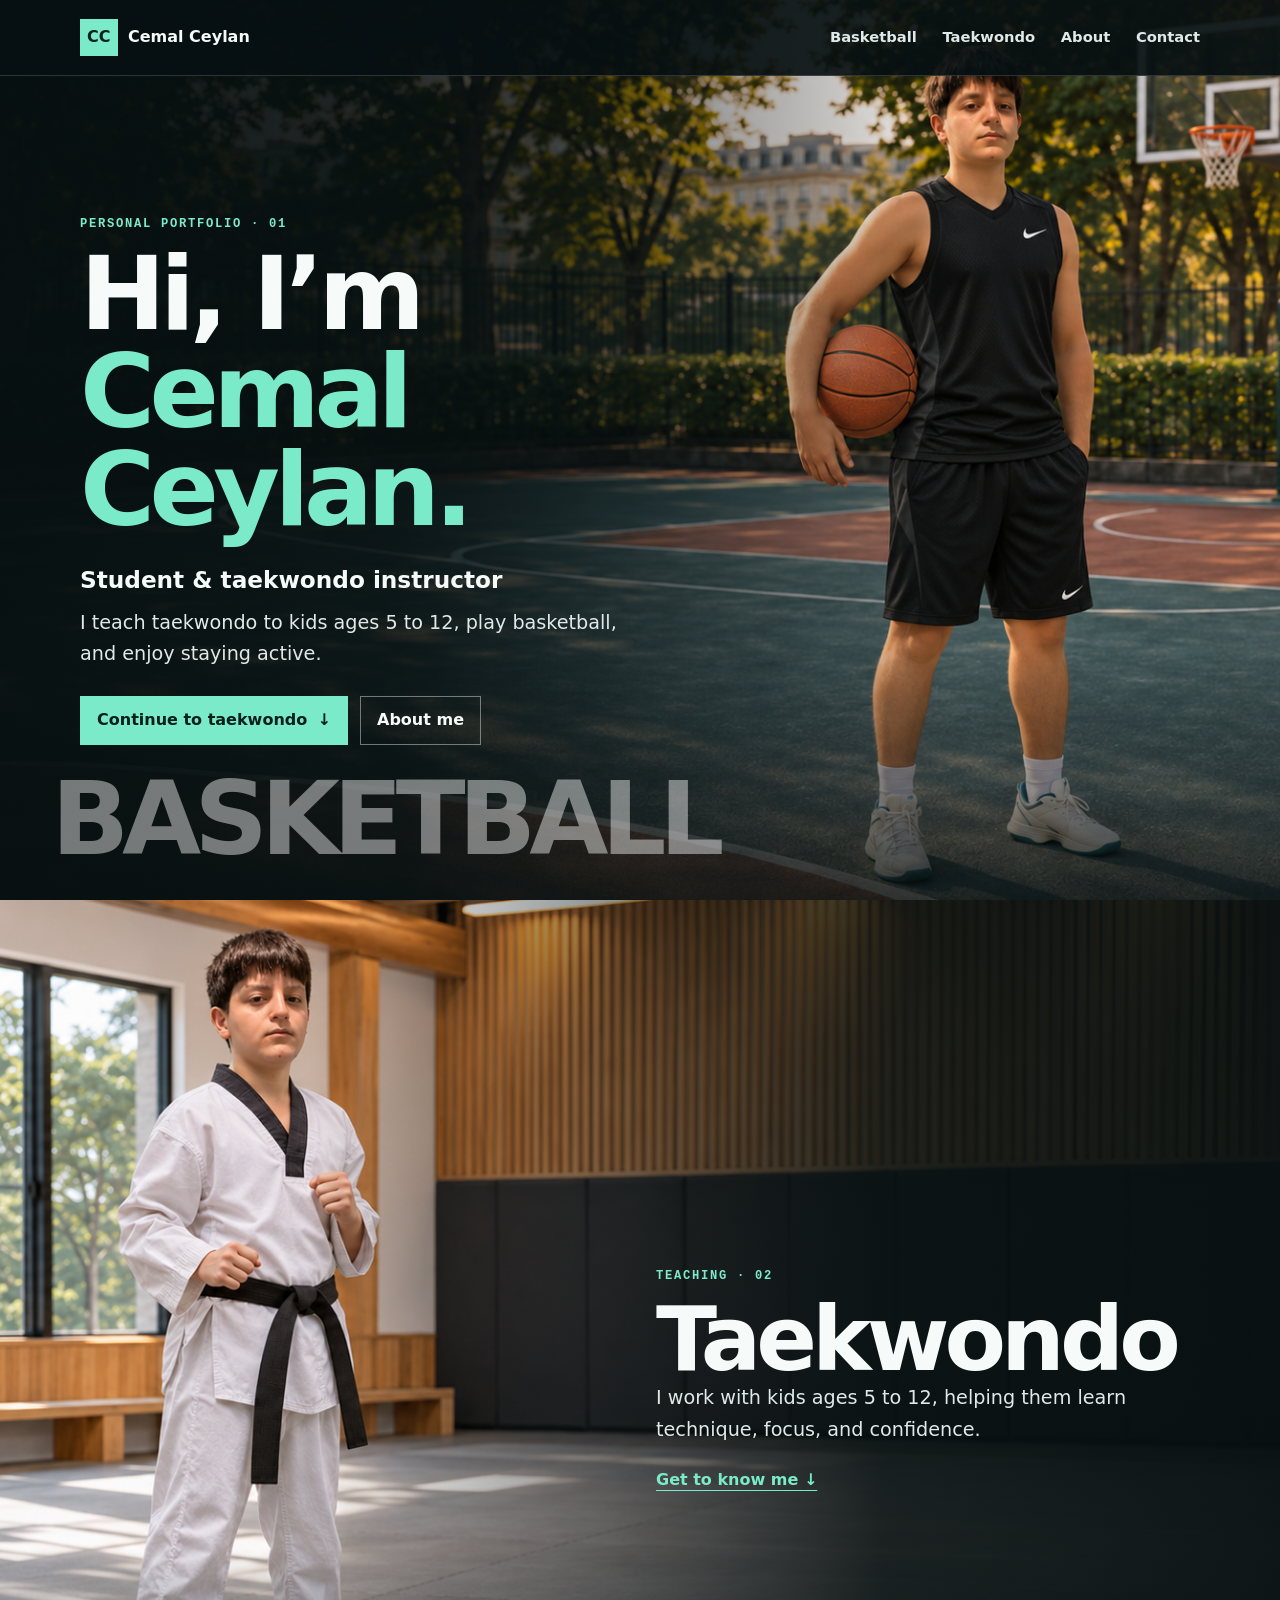
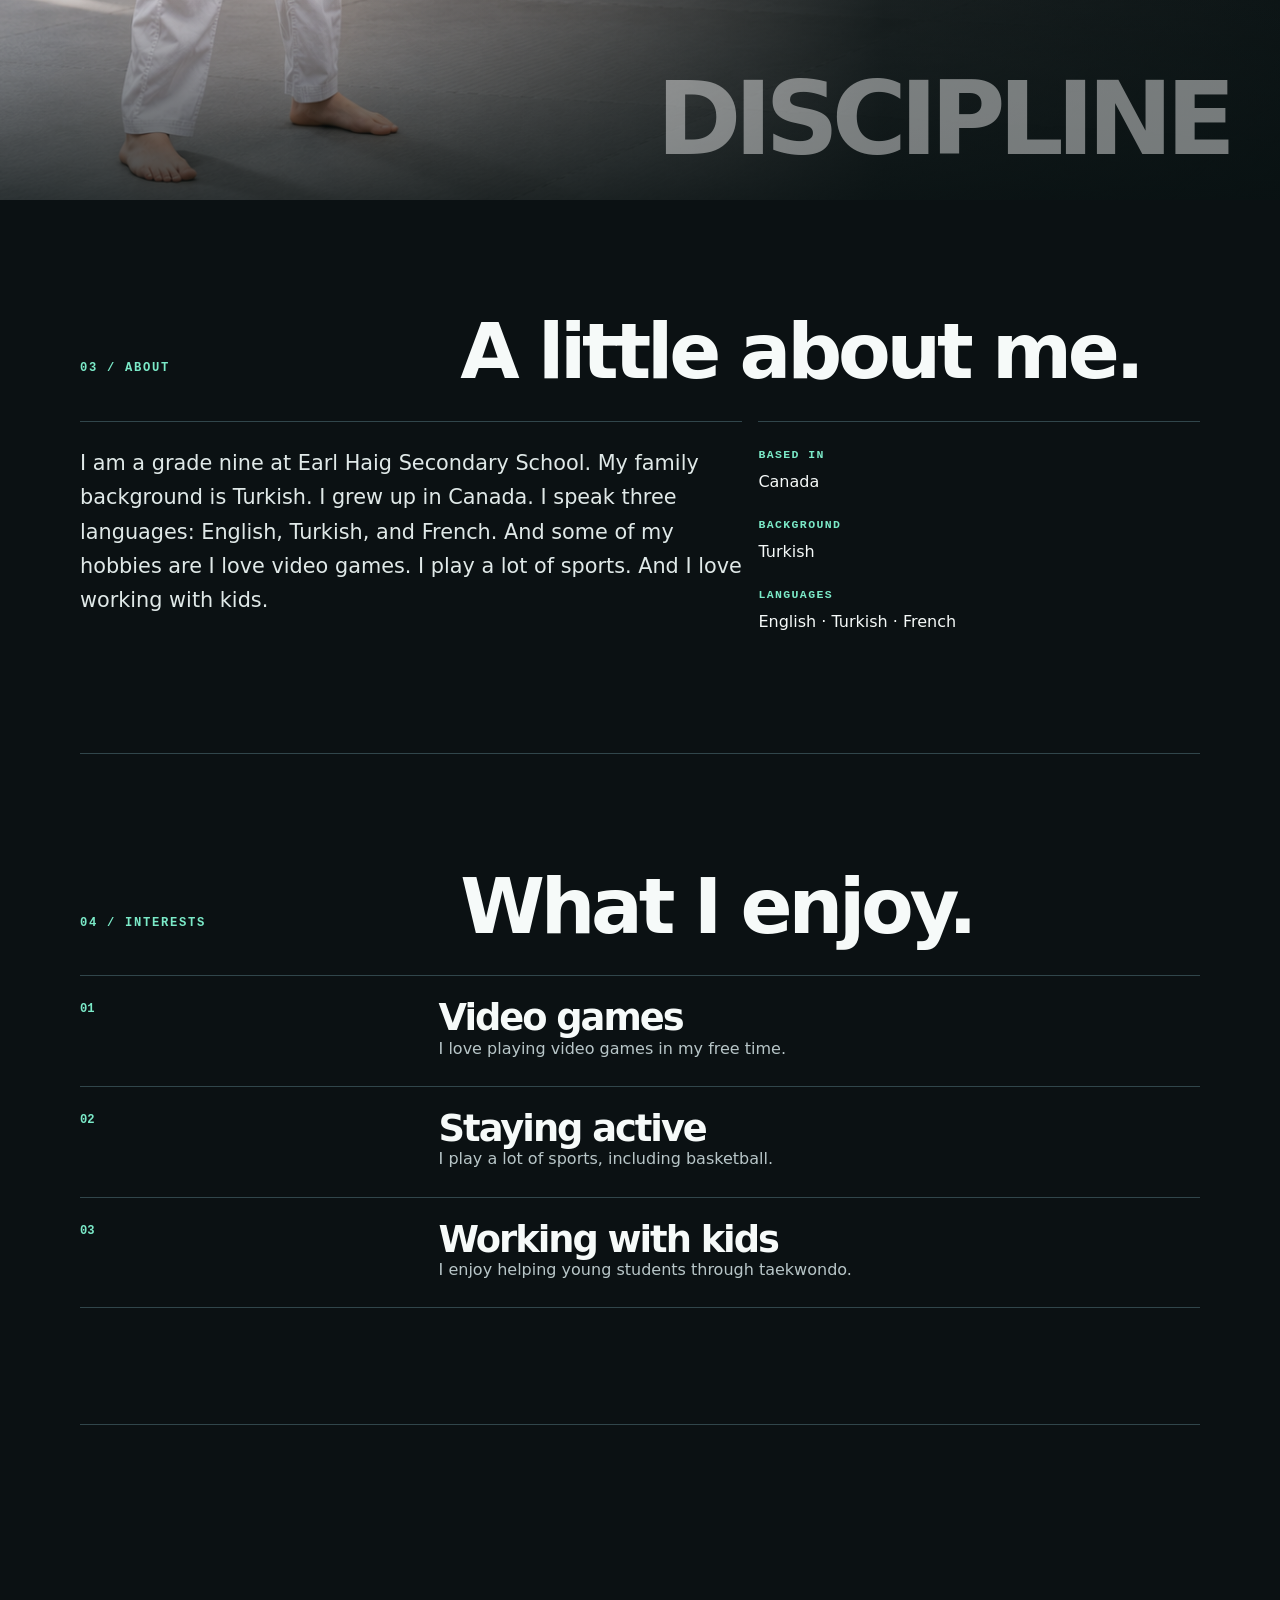
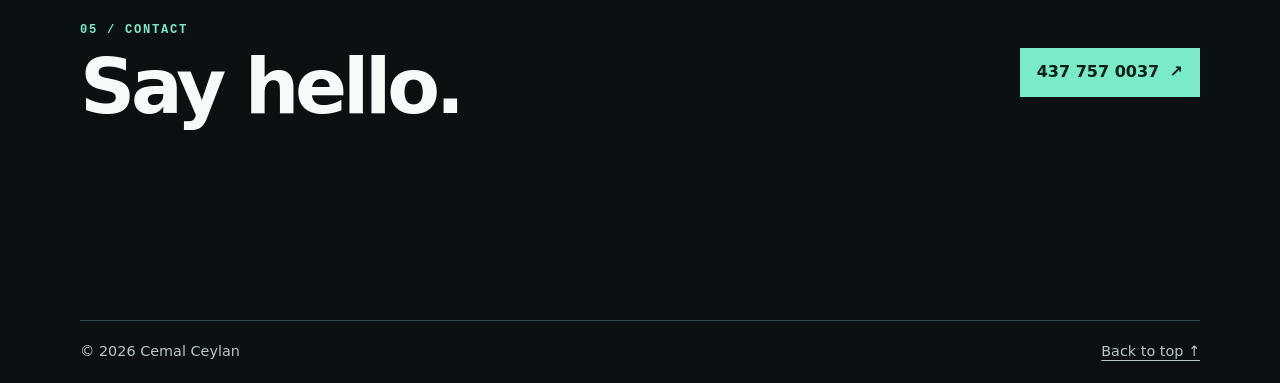
==== index.html @ d57bf849 "Initial personal website" ====
<!doctype html>
<html lang="en">
<head>
  <meta charset="utf-8">
  <meta name="viewport" content="width=device-width, initial-scale=1">
  <meta name="robots" content="noindex">
  <title>Cemal Ceylan | Personal Portfolio</title>
  <meta name="description" content="Meet Cemal Ceylan, a student, taekwondo instructor, and basketball player.">
  <link rel="stylesheet" href="style.css">
</head>
<body id="home">
  <a class="skip" href="#main">Skip to content</a>

  <header class="bar">
    <div class="bar-inner">
      <a class="brand" href="#home" aria-label="Cemal Ceylan home"><b>CC</b><span>Cemal Ceylan</span></a>
      <nav aria-label="Main navigation">
        <a href="#basketball">Basketball</a>
        <a href="#taekwondo">Taekwondo</a>
        <a href="#about">About</a>
        <a href="#contact">Contact</a>
      </nav>
    </div>
  </header>

  <main id="main">
    <section class="chapter basketball-chapter" id="basketball" aria-labelledby="hero-title">
      <img class="chapter-media" src="assets/cemal-basketball-wide-v4.png" alt="Cemal wearing black Nike training gear and holding a basketball on an outdoor court" width="1536" height="1024" fetchpriority="high">
      <div class="chapter-content is-left">
        <p class="eyebrow">Personal portfolio · 01</p>
        <h1 id="hero-title">Hi, I’m<br><span>Cemal Ceylan.</span></h1>
        <p class="role">Student &amp; taekwondo instructor</p>
        <p class="lead">I teach taekwondo to kids ages 5 to 12, play basketball, and enjoy staying active.</p>
        <div class="actions">
          <a class="button primary" href="#taekwondo">Continue to taekwondo <span aria-hidden="true">↓</span></a>
          <a class="button" href="#about">About me</a>
        </div>
      </div>
      <p class="chapter-name" aria-hidden="true">Basketball</p>
    </section>

    <section class="chapter taekwondo-chapter" id="taekwondo" aria-labelledby="taekwondo-title">
      <img class="chapter-media" src="assets/cemal-taekwondo-wide-v4.png" alt="Cemal in a taekwondo uniform inside a modern training hall" width="1536" height="1024" loading="lazy">
      <div class="chapter-content is-right">
        <p class="eyebrow">Teaching · 02</p>
        <h2 id="taekwondo-title">Taekwondo</h2>
        <p class="lead">I work with kids ages 5 to 12, helping them learn technique, focus, and confidence.</p>
        <a class="text-link" href="#about">Get to know me <span aria-hidden="true">↓</span></a>
      </div>
      <p class="chapter-name is-right" aria-hidden="true">Discipline</p>
    </section>

    <section class="section about" id="about" aria-labelledby="about-title">
      <div class="section-heading">
        <p class="eyebrow">03 / About</p>
        <h2 id="about-title">A little about me.</h2>
      </div>
      <div class="about-grid">
        <div class="about-copy">
          <p>I am a grade nine at Earl Haig Secondary School. My family background is Turkish. I grew up in Canada. I speak three languages: English, Turkish, and French. And some of my hobbies are I love video games. I play a lot of sports. And I love working with kids.</p>
        </div>
        <dl class="quick-facts">
          <div><dt>Based in</dt><dd>Canada</dd></div>
          <div><dt>Background</dt><dd>Turkish</dd></div>
          <div><dt>Languages</dt><dd>English · Turkish · French</dd></div>
        </dl>
      </div>
    </section>

    <section class="section interests" id="interests" aria-labelledby="interests-title">
      <div class="section-heading">
        <p class="eyebrow">04 / Interests</p>
        <h2 id="interests-title">What I enjoy.</h2>
      </div>
      <div class="interest-list">
        <article><span>01</span><div><h3>Video games</h3><p>I love playing video games in my free time.</p></div></article>
        <article><span>02</span><div><h3>Staying active</h3><p>I play a lot of sports, including basketball.</p></div></article>
        <article><span>03</span><div><h3>Working with kids</h3><p>I enjoy helping young students through taekwondo.</p></div></article>
      </div>
    </section>

    <section class="contact" id="contact" aria-labelledby="contact-title">
      <div>
        <p class="eyebrow">05 / Contact</p>
        <h2 id="contact-title">Say hello.</h2>
      </div>
      <a class="button primary" href="tel:+14377570037" aria-label="Call Cemal at 437 757 0037">437 757 0037 <span aria-hidden="true">↗</span></a>
    </section>
  </main>

  <footer><span>© 2026 Cemal Ceylan</span><a href="#home">Back to top ↑</a></footer>
</body>
</html>
---- style.css ----
:root {
  color-scheme: dark;
  --bg: #0b1113;
  --surface: #111c20;
  --text: #f6faf9;
  --muted: #b8c6c8;
  --line: #31464b;
  --accent: #7beac8;
  --accent-text: #082019;
  --header-height: 4.75rem;
}

* { box-sizing: border-box; }
html { scroll-behavior: smooth; scroll-padding-top: var(--header-height); }
body { margin: 0; overflow-x: hidden; background: var(--bg); color: var(--text); font: 1rem/1.65 "Segoe UI", system-ui, sans-serif; }
body, h1, h2, h3, p, dl, dd { margin-block-start: 0; }
a { color: inherit; text-underline-offset: .3em; }
a:focus-visible { outline: 2px solid var(--accent); outline-offset: 4px; }

.skip { position: fixed; top: .5rem; left: .5rem; z-index: 100; padding: .55rem .85rem; background: var(--text); color: var(--bg); transform: translateY(-180%); }
.skip:focus { transform: none; }

.bar { position: fixed; inset: 0 0 auto; z-index: 40; height: var(--header-height); border-bottom: 1px solid #ffffff26; background: #071012e8; }
.bar-inner, .section, .contact, footer { width: min(92%, 1120px); margin-inline: auto; }
.bar-inner { height: 100%; display: flex; align-items: center; justify-content: space-between; gap: 1.25rem; }
.brand, nav a { text-decoration: none; }
.brand { display: flex; align-items: center; gap: .65rem; font-weight: 700; }
.brand b { display: grid; place-items: center; width: 2.35rem; aspect-ratio: 1; background: var(--accent); color: var(--accent-text); }
nav { display: flex; flex-wrap: wrap; gap: .4rem clamp(.8rem, 2vw, 1.65rem); }
nav a { min-height: 2.75rem; display: inline-flex; align-items: center; color: #e1e9e8; font-size: .92rem; font-weight: 600; }
nav a:hover { color: var(--accent); }

.chapter { position: relative; isolation: isolate; min-height: 100dvh; display: grid; align-items: center; overflow: hidden; }
.chapter-media { position: absolute; inset: 0; z-index: -3; width: 100%; height: 100%; object-fit: cover; }
.basketball-chapter .chapter-media { object-position: 58% center; }
.taekwondo-chapter .chapter-media { object-position: 42% center; }
.chapter::before { content: ""; position: absolute; inset: 0; z-index: -2; pointer-events: none; }
.basketball-chapter::before { background: linear-gradient(90deg, #071011f2 0%, #071011d9 31%, #0710115c 57%, transparent 76%); }
.taekwondo-chapter::before { background: linear-gradient(270deg, #071011f2 0%, #071011dc 31%, #07101157 58%, transparent 76%); }
.chapter::after { content: ""; position: absolute; inset: auto 0 0; z-index: -1; height: 28%; background: linear-gradient(transparent, #071011c7); pointer-events: none; }

.chapter-content { width: min(92%, 1120px); margin-inline: auto; padding-block: calc(var(--header-height) + 3rem) 4rem; }
.chapter-content > * { max-width: 37rem; }
.chapter-content.is-right { display: grid; justify-items: end; text-align: left; }
.chapter-content.is-right > * { width: min(100%, 34rem); }
.eyebrow { margin-bottom: .7rem; color: var(--accent); font: 700 .76rem/1.5 ui-monospace, Consolas, monospace; letter-spacing: .14em; text-transform: uppercase; }
h1, h2, h3 { margin-bottom: 0; letter-spacing: -.055em; line-height: .96; }
h1 { font-size: clamp(3.6rem, 8vw, 7.4rem); }
h1 span { color: var(--accent); }
.chapter h2 { font-size: clamp(3.5rem, 7vw, 6.5rem); }
.role { margin: 1.35rem 0 .45rem; font-size: clamp(1.15rem, 2vw, 1.45rem); font-weight: 700; }
.lead { margin-bottom: 0; color: #e0e9e8; font-size: clamp(1rem, 1.7vw, 1.2rem); max-width: 34rem; }
.actions { display: flex; flex-wrap: wrap; gap: .75rem; margin-top: 1.6rem; }
.button { min-height: 2.75rem; display: inline-flex; align-items: center; justify-content: center; gap: .65rem; padding: .65rem 1rem; border: 1px solid #d5e1df7d; text-decoration: none; font-weight: 700; transition: transform 180ms ease, border-color 180ms ease, background-color 180ms ease; }
.button:hover { border-color: var(--accent); transform: translateY(-2px); }
.button:active { transform: translateY(0); }
.button.primary { border-color: var(--accent); background: var(--accent); color: var(--accent-text); }
.text-link { display: inline-block; margin-top: 1.35rem; color: var(--accent); font-weight: 700; }
.chapter-name { position: absolute; left: 4%; bottom: 2.5rem; margin: 0; color: #ffffff70; font-size: clamp(2.8rem, 8vw, 8rem); font-weight: 800; letter-spacing: -.07em; line-height: .8; text-transform: uppercase; }
.chapter-name.is-right { right: 4%; left: auto; }

.section { padding-block: clamp(4rem, 9vw, 8rem); border-bottom: 1px solid var(--line); }
.section-heading { display: grid; grid-template-columns: .65fr 1.35fr; gap: 1.5rem; align-items: end; margin-bottom: 2rem; }
.section h2, .contact h2 { margin: 0; font-size: clamp(2.65rem, 6vw, 5.4rem); }
.about-grid { display: grid; grid-template-columns: 1.5fr 1fr; gap: 1rem; }
.about-copy, .quick-facts { border-top: 1px solid var(--line); padding-top: 1.5rem; }
.about-copy { color: #e0e9e8; font-size: clamp(1.08rem, 2vw, 1.3rem); }
.about-copy p { max-width: 58ch; }
.quick-facts { display: grid; gap: 1.1rem; margin: 0; }
.quick-facts div { display: grid; gap: .15rem; }
.quick-facts dt { color: var(--accent); font: 700 .72rem/1.5 ui-monospace, Consolas, monospace; letter-spacing: .12em; text-transform: uppercase; }
.quick-facts dd { margin: 0; }

.interest-list { border-top: 1px solid var(--line); }
.interest-list article { display: grid; grid-template-columns: .45fr 1fr; gap: 1rem; padding-block: 1.5rem; border-bottom: 1px solid var(--line); }
.interest-list article > span { color: var(--accent); font: 700 .76rem/1.5 ui-monospace, Consolas, monospace; }
.interest-list h3 { margin-top: 0; font-size: clamp(1.45rem, 3vw, 2.3rem); }
.interest-list p { margin-bottom: 0; color: var(--muted); }

.contact { min-height: 55dvh; display: flex; align-items: center; justify-content: space-between; gap: 2rem; padding-block: clamp(4rem, 9vw, 8rem); }
.contact h2 { margin: 0; }
footer { display: flex; justify-content: space-between; gap: 1rem; padding-block: 1.2rem; border-top: 1px solid var(--line); color: var(--muted); font-size: .9rem; }

@media (max-width: 720px) {
  :root { --header-height: 6.6rem; }
  .bar-inner { align-content: center; flex-wrap: wrap; gap: 0 .8rem; padding-block: .55rem; }
  .brand span { display: none; }
  nav { flex: 1; justify-content: flex-end; gap: .15rem .75rem; }
  nav a { min-height: 2.4rem; font-size: .82rem; }
  .chapter { min-height: 100svh; align-items: end; }
  .chapter-media { object-position: 62% center; }
  .taekwondo-chapter .chapter-media { object-position: 28% center; }
  .basketball-chapter::before, .taekwondo-chapter::before { background: linear-gradient(0deg, #071011f7 0%, #071011d4 45%, #0710112e 80%); }
  .chapter-content, .chapter-content.is-right { display: block; text-align: left; padding-block: calc(var(--header-height) + 2rem) 5rem; }
  .chapter-content.is-right > * { width: auto; }
  h1 { font-size: clamp(3rem, 15vw, 5rem); }
  .chapter h2 { font-size: clamp(3rem, 14vw, 4.8rem); }
  .chapter-name { bottom: 1.5rem; font-size: clamp(2.4rem, 15vw, 4.5rem); }
  .section-heading, .about-grid { grid-template-columns: 1fr; }
  .section-heading { gap: .35rem; }
  .interest-list article { grid-template-columns: 3rem 1fr; }
  .contact { min-height: auto; align-items: flex-start; flex-direction: column; }
}

@media (prefers-reduced-motion: reduce) {
  html { scroll-behavior: auto; }
  .button { transition: none; }
  .button:hover { transform: none; }
}
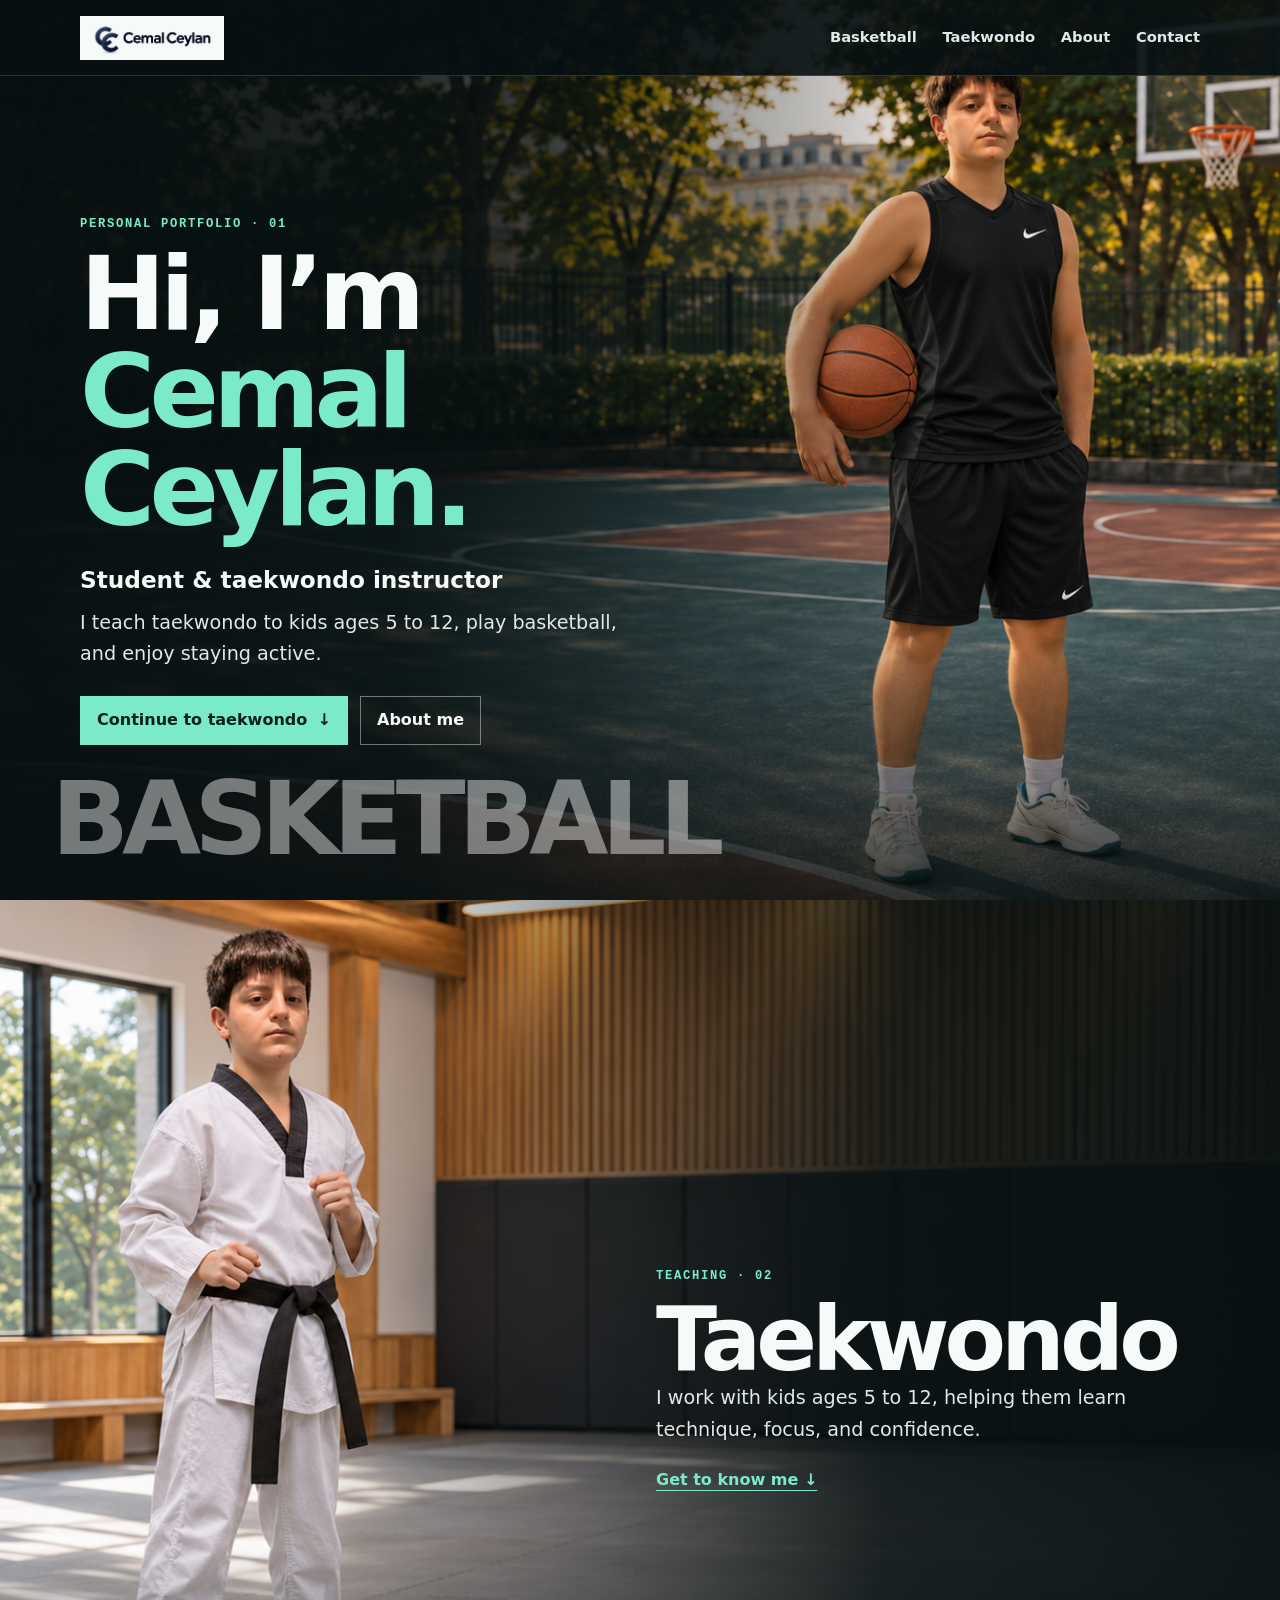
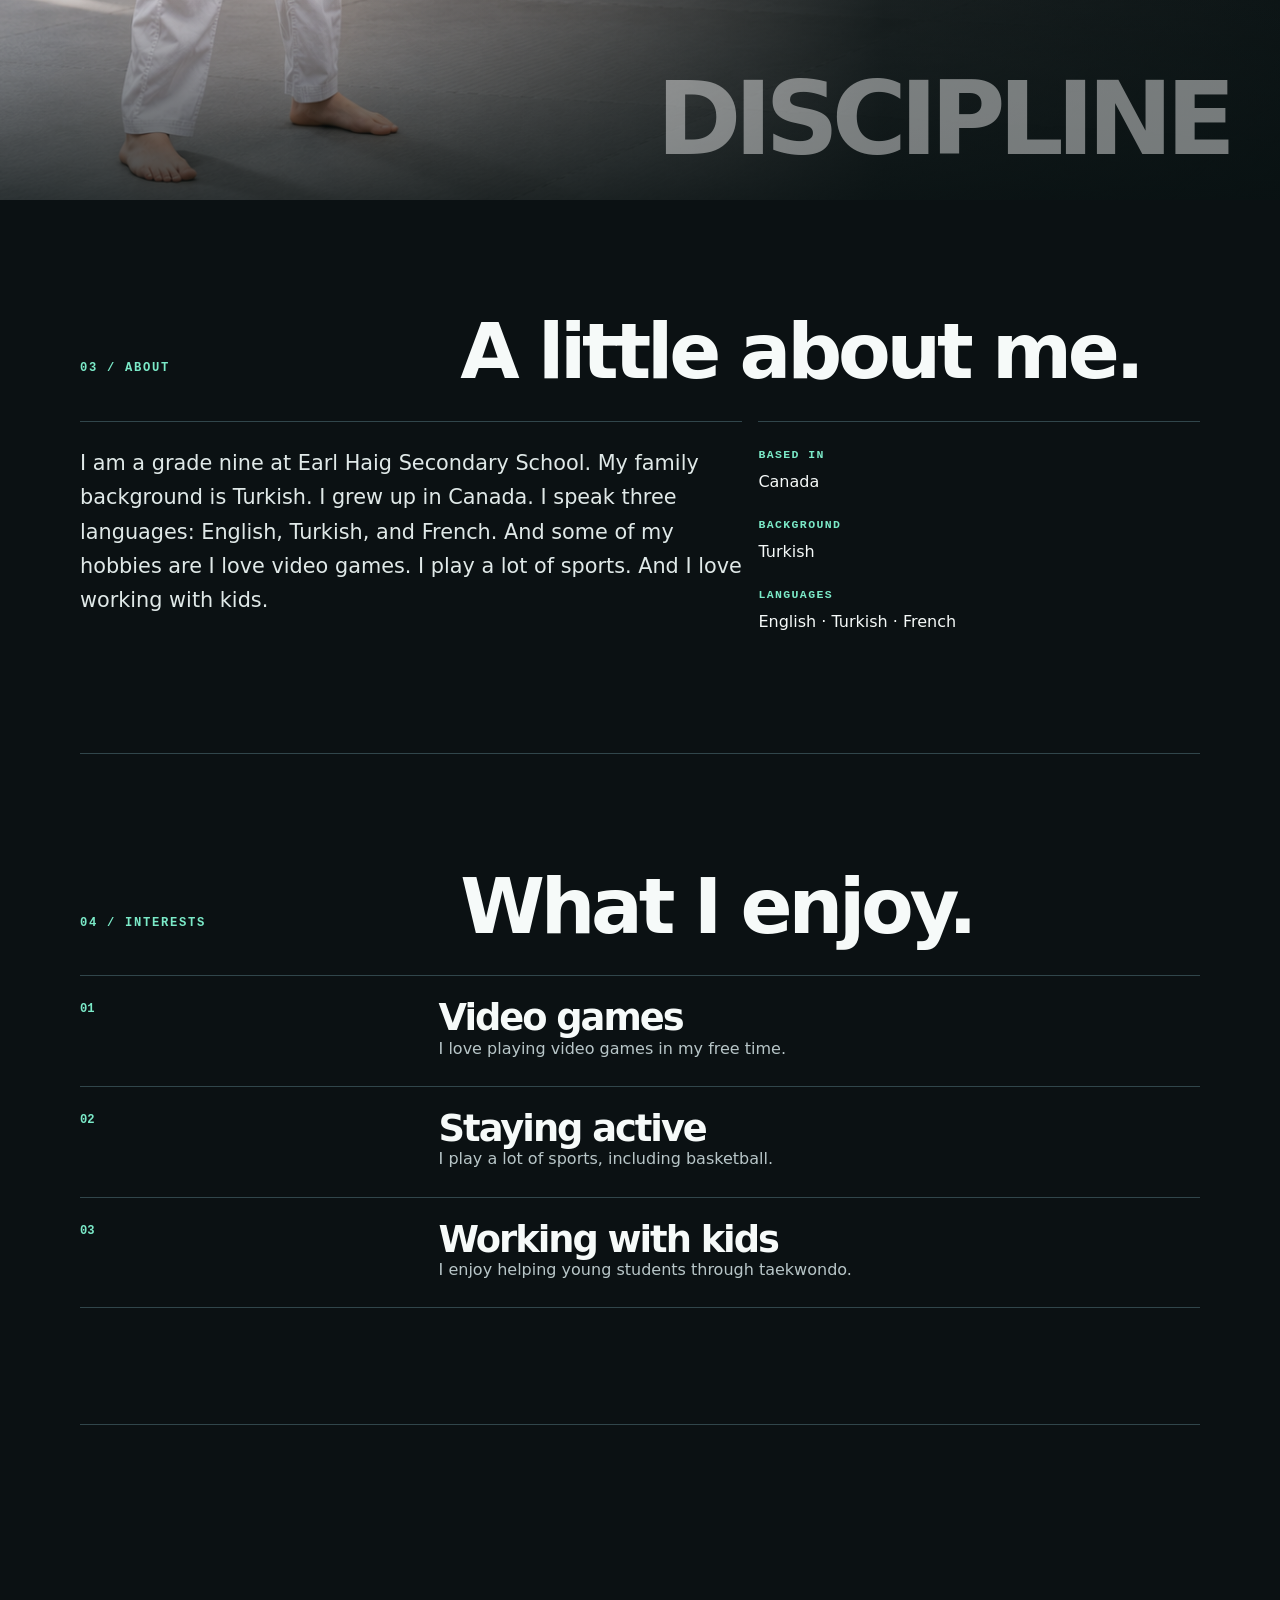
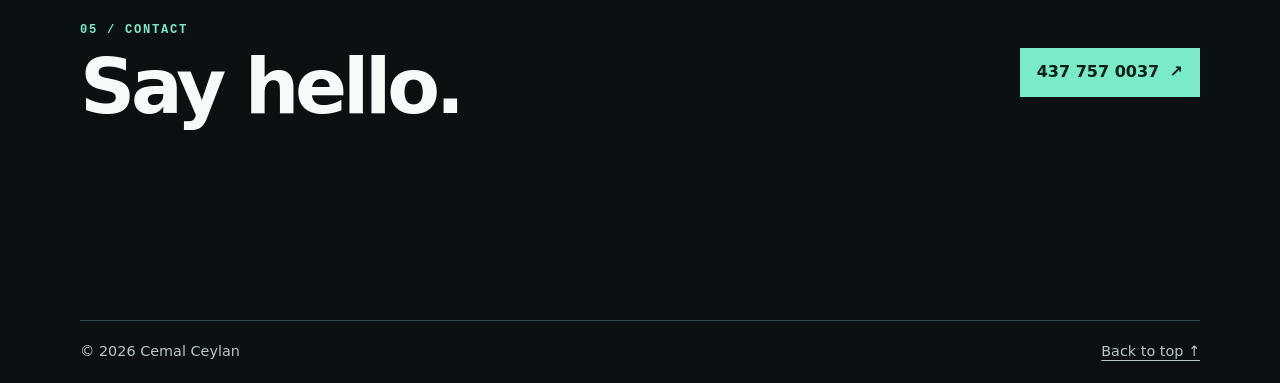
==== commit 8ad3c932: "Add custom Cemal Ceylan header logo" ====
--- a/index.html
+++ b/index.html
@@ -13,7 +13,11 @@
 
   <header class="bar">
     <div class="bar-inner">
-      <a class="brand" href="#home" aria-label="Cemal Ceylan home"><b>CC</b><span>Cemal Ceylan</span></a>
+      <a class="brand" href="#home" aria-label="Cemal Ceylan home">
+        <span class="brand-logo" aria-hidden="true">
+          <img src="assets/cemal-ceylan-logo.png" alt="" width="2172" height="724">
+        </span>
+      </a>
       <nav aria-label="Main navigation">
         <a href="#basketball">Basketball</a>
         <a href="#taekwondo">Taekwondo</a>
--- a/style.css
+++ b/style.css
@@ -24,8 +24,9 @@
 .bar-inner, .section, .contact, footer { width: min(92%, 1120px); margin-inline: auto; }
 .bar-inner { height: 100%; display: flex; align-items: center; justify-content: space-between; gap: 1.25rem; }
 .brand, nav a { text-decoration: none; }
-.brand { display: flex; align-items: center; gap: .65rem; font-weight: 700; }
-.brand b { display: grid; place-items: center; width: 2.35rem; aspect-ratio: 1; background: var(--accent); color: var(--accent-text); }
+.brand { display: block; flex: 0 0 auto; }
+.brand-logo { display: block; width: 9rem; height: 2.75rem; overflow: hidden; background: var(--text); }
+.brand-logo img { display: block; width: 100%; height: 100%; object-fit: contain; }
 nav { display: flex; flex-wrap: wrap; gap: .4rem clamp(.8rem, 2vw, 1.65rem); }
 nav a { min-height: 2.75rem; display: inline-flex; align-items: center; color: #e1e9e8; font-size: .92rem; font-weight: 600; }
 nav a:hover { color: var(--accent); }
@@ -84,12 +85,14 @@
 @media (max-width: 720px) {
   :root { --header-height: 6.6rem; }
   .bar-inner { align-content: center; flex-wrap: wrap; gap: 0 .8rem; padding-block: .55rem; }
-  .brand span { display: none; }
+  .brand-logo { width: 2.75rem; }
+  .brand-logo img { width: 12rem; max-width: none; height: auto; transform: translate(-.5rem, -.6rem); }
   nav { flex: 1; justify-content: flex-end; gap: .15rem .75rem; }
   nav a { min-height: 2.4rem; font-size: .82rem; }
   .chapter { min-height: 100svh; align-items: end; }
-  .chapter-media { object-position: 62% center; }
-  .taekwondo-chapter .chapter-media { object-position: 28% center; }
+  .chapter-media { inset: var(--header-height) 0 auto; height: calc(100% - var(--header-height)); }
+  .basketball-chapter .chapter-media { object-position: 80% top; }
+  .taekwondo-chapter .chapter-media { object-position: 20% top; }
   .basketball-chapter::before, .taekwondo-chapter::before { background: linear-gradient(0deg, #071011f7 0%, #071011d4 45%, #0710112e 80%); }
   .chapter-content, .chapter-content.is-right { display: block; text-align: left; padding-block: calc(var(--header-height) + 2rem) 5rem; }
   .chapter-content.is-right > * { width: auto; }
